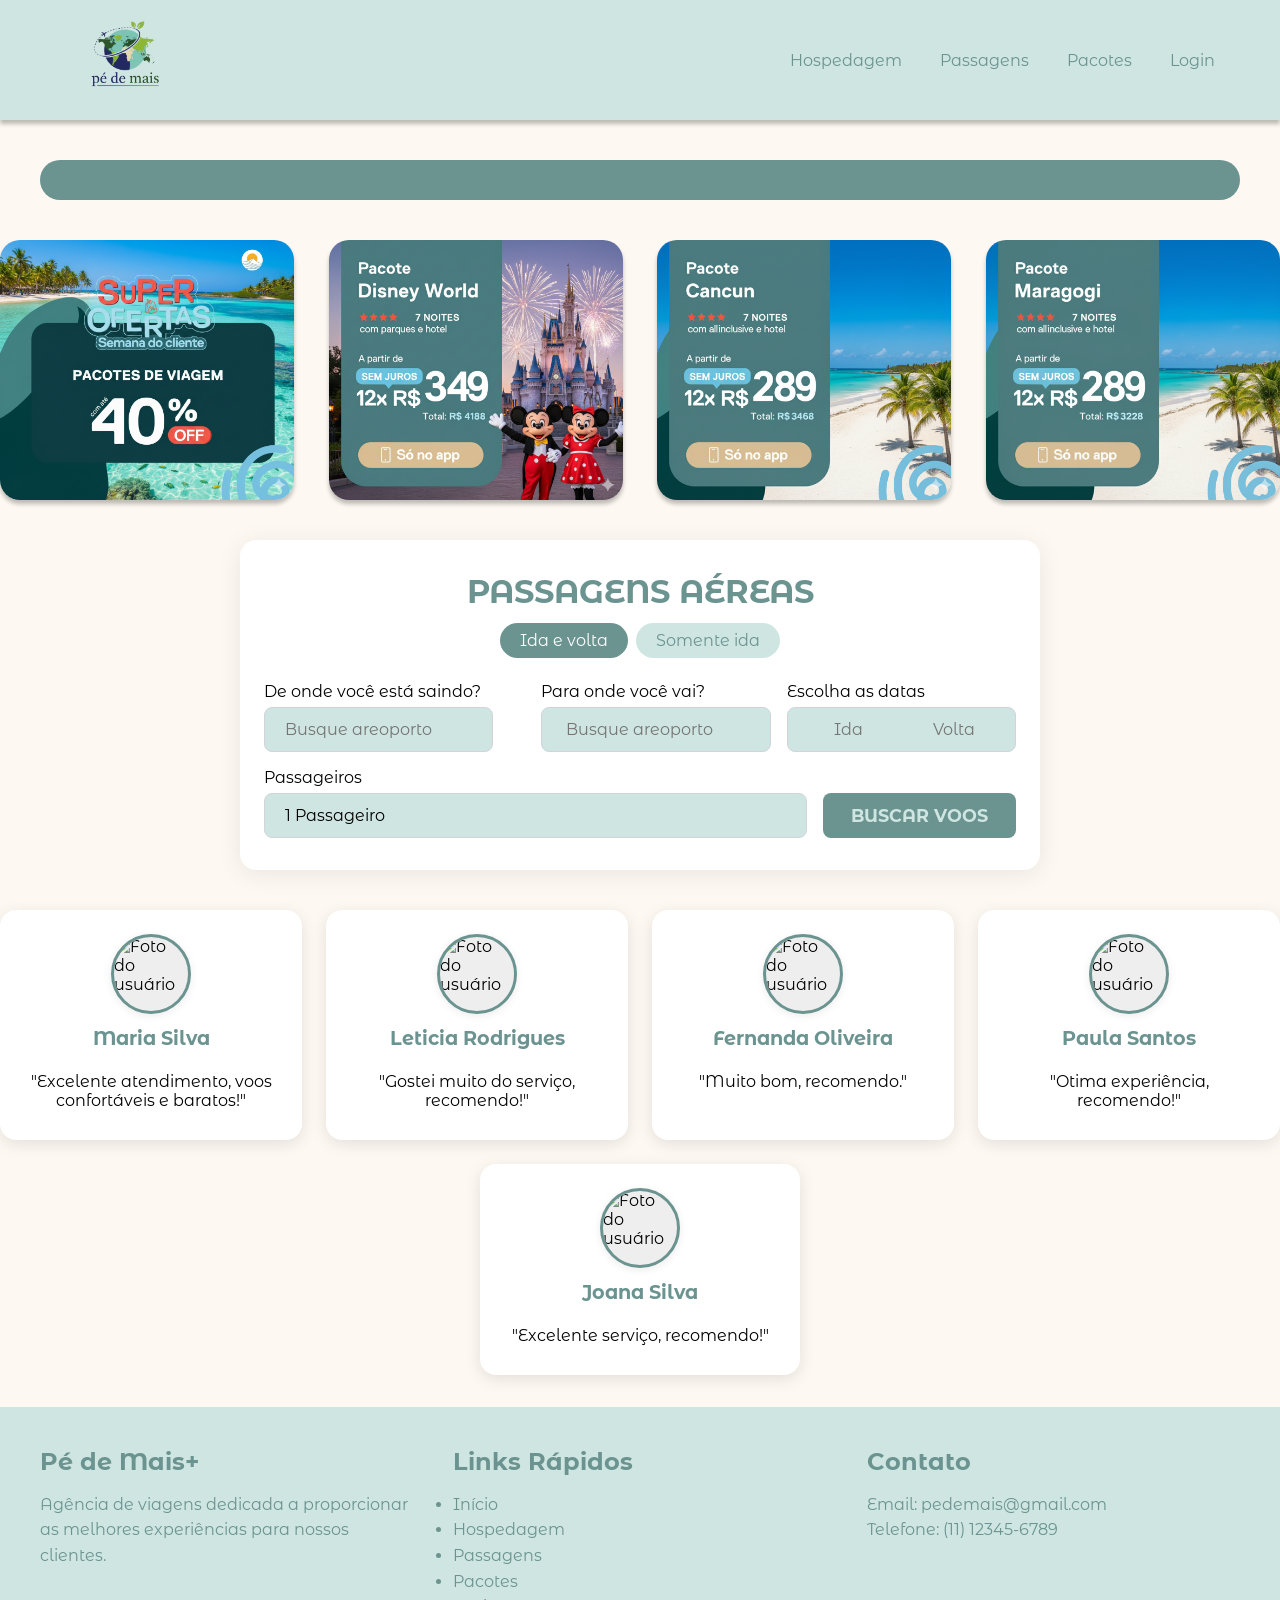
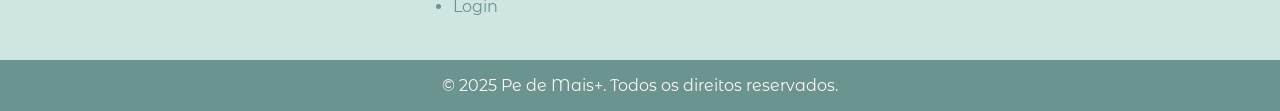
==== index.html @ 6ac5c029 "primeiro" ====
<!DOCTYPE html>
<html lang="pt-br">
<head>
    <meta charset="UTF-8">
    <meta name="viewport" content="width=device-width, initial-scale=1.0">
    <script src="https://kit.fontawesome.com/d097f4894c.js" crossorigin="anonymous"></script>
    <link rel="shortcut icon" href="./assets/img/logo2.png" type="image/x-icon">
    <link rel="stylesheet" href="./assets/css/style.css">
    <title>Pé de Mais+</title>
</head>
<body>
    <header>
        <div class="logo">
            <img src="./assets/img/logo.png" alt="Pé de Mais">
        </div>
        <input type="checkbox" id="menu-toggle">
        <label for="menu-toggle" class="hamburger">
            <span class="bar"></span>
            <span class="bar"></span>
            <span class="bar"></span>
        </label>
        <nav class="icons-pages">
            <a href="./assets/pages/anne.html"><i class="fa-solid fa-bed"></i>Hospedagem</a>
            <a href="./assets/pages/sales.html"><i class="fa-solid fa-plane"></i>Passagens</a>
            <a href="./assets/pages/ana.html"><i class="fa-solid fa-umbrella-beach"></i>Pacotes</a>
            <a href="./assets/pages/login.html"><i class="fa-solid fa-user"></i>Login</a>
        </nav>
    </header>

    <div class="retangulo-icons">
        <div class="icons">
            <a href=""><i class="fa-solid fa-house"></i></a>
            <a href=""><i class="fa-solid fa-fire"></i></a>
            <a href=""><i class="fa-solid fa-umbrella-beach"></i></a>
            <a href=""><i class="fa-solid fa-earth-americas"></i></a>
            <a href=""><i class="fa-solid fa-car-side"></i></a>
            <a href=""><i class="fa-solid fa-ship"></i></a>
        </div>
    </div>
 
    <div class="container">
        <div class="card">
            <img src="./assets/img/porto.png" alt="">
        </div>
        <div class="card">
            <img src="./assets/img/Disney.png" alt="">
        </div>
        <div class="card">
            <img src="./assets/img/cancun.png" alt="">
        </div>
        <div class="card">
            <img src="./assets/img/maragogi.png" alt="">
        </div>
    </div>

    <div class="container-busca-voo">
        <div class="cabecalho">
            <h1>PASSAGENS AÉREAS</h1>
            <div class="seletor-tipo-viagem">
                <button class="ativo">Ida e volta</button>
                <button>Somente ida</button>
            </div>
        </div>
    
        <div class="pesquisa">
            <div class="grupo-input aeroporto-origem">
                <label for="origin-airport">De onde você está saindo?</label>
                <div class="envoltoria-input">
                    <i class="fa-solid fa-plane-departure"></i>
                    <input type="text" id="origin-airport" placeholder="Busque areoporto">
                </div>
            </div>
    
            <div class="icone-1">
                <i class="fa-solid fa-arrows-left-right"></i>
            </div>
    
            <div class="grupo-input aeroporto-destino">
                <label for="destinario-areoporto">Para onde você vai?</label>
                <div class="envoltoria-input">
                    <i class="fa-solid fa-plane-arrival"></i>
                    <input type="text" id="destinario-areoporto" placeholder=" Busque areoporto">
                </div>
            </div>
    
            <div class="grupo-input seletor-data">
                <label>Escolha as datas</label>
                <div class="inputs-data">
                    <input type="text" placeholder="Ida">
                    <input type="text" placeholder="Volta">
                </div>
            </div>
    
            <div class="grupo-input passageiros">
                <label>Passageiros</label>
                <div class="envoltoria-input">
                    <i class="fa-solid fa-user-group"></i>
                    <input type="text" value="1 Passageiro" readonly>
                </div>
            </div>
    
            <button class="botao-buscar">BUSCAR VOOS</button>
        </div>
    </div>

    <div class="cards-avaliacoes">
        <div class="card-avaliacao">
            <img src="./assets/img/mulher1.jpg" alt="Foto do usuário" class="img-avaliacao">
            <h3>Maria Silva</h3>
            <div class="estrelas"><i class="fa-solid fa-star"></i>
                <i class="fa-solid fa-star"></i>
                <i class="fa-solid fa-star"></i>
                <i class="fa-solid fa-star"></i>
                <i class="fa-solid fa-star"></i></div>
            <p>"Excelente atendimento, voos confortáveis e baratos!"</p>
        </div>
        <div class="card-avaliacao">
            <img src="./assets/img/mulher1.jpg" alt="Foto do usuário" class="img-avaliacao">
            <h3>Leticia Rodrigues</h3>
            <div class="estrelas"><i class="fa-solid fa-star"></i>
                <i class="fa-solid fa-star"></i>
                <i class="fa-solid fa-star"></i>
                <i class="fa-solid fa-star"></i>
                <i class="fa-solid fa-star"></i></div>
            <p>"Gostei muito do serviço, recomendo!"</p>
        </div>
        <div class="card-avaliacao">
            <img src="./assets/img/mulher1.jpg" alt="Foto do usuário" class="img-avaliacao">
            <h3>Fernanda Oliveira</h3>
            <div class="estrelas"><i class="fa-solid fa-star"></i>
                <i class="fa-solid fa-star"></i>
                <i class="fa-solid fa-star"></i>
                <i class="fa-solid fa-star"></i>
                <i class="fa-solid fa-star"></i></div>
            <p>"Muito bom, recomendo."</p>
        </div>
        <div class="card-avaliacao">
            <img src="./assets/img/mulher1.jpg" alt="Foto do usuário" class="img-avaliacao">
            <h3>Paula Santos</h3>
            <div class="estrelas"><i class="fa-solid fa-star"></i>
                <i class="fa-solid fa-star"></i>
                <i class="fa-solid fa-star"></i>
                <i class="fa-solid fa-star"></i>
                <i class="fa-solid fa-star"></i></div>
            <p>"Otima experiência, recomendo!"</p>
        </div>
        <div class="card-avaliacao">
            <img src="./assets/img/mulher1.jpg" alt="Foto do usuário" class="img-avaliacao">
            <h3>Joana Silva</h3>
            <div class="estrelas"><i class="fa-solid fa-star"></i>
                <i class="fa-solid fa-star"></i>
                <i class="fa-solid fa-star"></i>
                <i class="fa-solid fa-star"></i>
                <i class="fa-solid fa-star"></i></div>
            <p>"Excelente serviço, recomendo!"</p>
        </div>
    </div>
            
    <footer>
        <div class="footer-content">
            <div class="footer-section about">
                <h2>Pé de Mais+</h2>
                <p>Agência de viagens dedicada a proporcionar as melhores experiências para nossos clientes.</p>
            </div>
            <div class="footer-section links">
                <h2>Links Rápidos</h2>
                <ul>
                    <li><a href="index.html">Início</a></li>
                    <li><a href="./assets/pages/anne.html">Hospedagem</a></li>
                    <li><a href="./assets/pages/sales.html">Passagens</a></li>
                    <li><a href="./assets/pages/ana.html">Pacotes</a></li>
                    <li><a href="./assets/pages/login.html">Login</a></li>
                </ul>
            </div>
            <div class="footer-section contact">
                <h2>Contato</h2>
                <p>Email: pedemais@gmail.com</p>
                <p>Telefone: (11) 12345-6789</p>
            </div>
        </div>
        <div class="footer-bottom">
            <p>&copy; 2025 Pe de Mais+. Todos os direitos reservados.</p>
        </div>
    </footer>
</body>
</html>
---- assets/css/style.css ----
@import url('https://fonts.googleapis.com/css2?family=Montserrat+Alternates:ital,wght@0,100;0,200;0,300;0,400;0,500;0,600;0,700;0,800;0,900;1,100;1,200;1,300;1,400;1,500;1,600;1,700;1,800;1,900&display=swap');

:root {
    --verde-agua: #cee5e1;
    --verde-agua-escuro: #6b9491;
    --azul-claro: #9abfe5;
    --bege: #fdf8f1;
}

* {
    margin: 0;
    padding: 0;
    box-sizing: border-box;
    font-family: "Montserrat Alternates", sans-serif;
}

body {
    background-color: var(--bege);
}

header {
    background-color: var(--verde-agua);
    height: 120px;
    display: flex;
    align-items: center;
    justify-content: space-between;
    box-shadow: 0px 4px 4px rgba(0, 0, 0, 0.25);
    padding: 0 50px;
}

header img {
    width: 150px;
    height: auto;
}

.icons-pages a {
    text-decoration: none;
    color: var(--verde-agua-escuro);
    font-size: 16px;
    margin: 0 15px;
    transition: 0.3s;
}

.icons-pages a:hover {
    color: var(--azul-claro);
}

.icons-pages i {
    margin-right: 8px;
}

.icons-pages {
    display: flex;
    align-items: center;
    justify-content: center;
}

.retangulo-icons {
    background-color: var(--verde-agua-escuro);
    border-radius: 80px;
    margin: 40px auto 0;
    max-width: 1200px;
    padding: 20px;
}

.icons {
    display: flex;
    align-items: center;
    justify-content: space-around;
    flex-wrap: wrap; 
    gap: 10px; 
}

.icons a {
    text-decoration: none;
    color: var(--bege);
    font-size: 20px;
    transition: 0.3s;
}

.icons a:hover {
    color: var(--azul-claro);
}

.card img {
    width: 100%;
    max-width: 350px;
    height: auto;
    border-radius: 20px;
}

.card {
    border-radius: 20px;
    display: flex;
    flex-direction: column;
    align-items: center;
    justify-content: center;
    box-shadow: 0px 4px 4px rgba(0, 0, 0, 0.25);
    transition: 0.3s;
}

.card:hover {
    transform: scale(1.05);
}

.container {
    display: flex;
    align-items: center;
    justify-content: center;
    margin: 40px auto 0;
    max-width: 1500px;
    flex-wrap: wrap; 
    gap: 20px; 
}

.container-busca-voo {
    max-width: 800px;
    margin: 40px auto;
    background: #fff;
    border-radius: 16px;
    box-shadow: 0 4px 24px rgba(0,0,0,0.08);
    padding: 32px 24px;
    font-family: "Montserrat Alternates", sans-serif;
}

.cabecalho {
    display: flex;
    flex-direction: column;
    align-items: center;
    margin-bottom: 24px;
}

.cabecalho h1 {
    font-size: 2rem;
    margin-bottom: 12px;
    color: var(--verde-agua-escuro);
}

.seletor-tipo-viagem {
    display: flex;
    gap: 8px;
}

.seletor-tipo-viagem button {
    background: var(--verde-agua);
    border: none;
    padding: 8px 20px;
    border-radius: 20px;
    font-size: 1rem;
    color: var(--verde-agua-escuro);
    cursor: pointer;
    transition: background 0.2s;
}

.seletor-tipo-viagem .ativo {
    background: var(--verde-agua-escuro);
    color: #fff;
}

.pesquisa {
    display: flex;
    flex-wrap: wrap;
    gap: 16px;
    align-items: flex-end;
    justify-content: space-between;
}

.grupo-input {
    display: flex;
    flex-direction: column;
    flex: 1 1 180px;
    min-width: 160px;
    gap: 6px;
}

.envoltoria-input {
    display: flex;
    align-items: center;
    background: var(--verde-agua);
    border-radius: 8px;
    padding: 6px 12px;
    border: 1px solid #d1d5db;
}

.envoltoria-input i {
    color: var(--verde-agua-escuro);
    margin-right: 8px;
}

.grupo-input input[type="text"] {
    border: none;
    background: transparent;
    outline: none;
    font-size: 1rem;
    width: 100%;
    padding: 6px 0;
}

.icone-1 {
    display: flex;
    align-items: center;
    justify-content: center;
    font-size: 1.3rem;
    color: var(--verde-agua-escuro);
    margin: 0 8px;
}

.seletor-data .inputs-data {
    display: flex;
    gap: 8px;
    background: var(--verde-agua);
    border-radius: 8px;
    padding: 6px 12px;
    border: 1px solid #d1d5db;
}

.inputs-data input[type="text"] {
    min-width: 80px;
    text-align: center;
}

.passageiros .envoltoria-input i {
    color: var(--verde-agua-escuro);
}

.botao-buscar {
    background: var(--verde-agua-escuro);
    color: var(--verde-agua);
    border: none;
    border-radius: 8px;
    padding: 12px 28px;
    font-size: 1.1rem;
    font-weight: bold;
    cursor: pointer;
    transition: background 0.2s;
    margin-left: auto;
}

.botao-buscar:hover {
    background: var(--verde-agua-escuro);
}

/*Cards Avaliações*/
.cards-avaliacoes {
    display: flex;
    flex-wrap: wrap;
    gap: 24px;
    justify-content: center;
    margin: 32px 0;
}

.card-avaliacao {
    background: #fff;
    border-radius: 16px;
    box-shadow: 0 4px 16px rgba(0,0,0,0.10);
    padding: 24px 20px;
    max-width: 320px;
    min-width: 240px;
    flex: 1 1 260px;
    display: flex;
    flex-direction: column;
    align-items: center;
    transition: transform 0.2s, box-shadow 0.2s;
}

.card-avaliacao:hover {
    transform: translateY(-6px) scale(1.03);
    box-shadow: 0 8px 24px rgba(0,0,0,0.16);
}

.card-avaliacao h3 {
    margin-bottom: 8px;
    color: var(--verde-agua-escuro);
    font-size: 1.2em;
}

.card-avaliacao p {
    margin: 6px 0;
    text-align: center;
}

.card-avaliacao .estrelas {
    color: var(--verde-agua-escuro);
    font-size: 1.3em;
    margin-bottom: 8px;
}

.img-avaliacao {
    width: 80px;
    height: 80px;
    object-fit: cover;
    border-radius: 50%;
    margin-bottom: 12px;
    border: 3px solid var(--verde-agua-escuro);
    box-shadow: 0 2px 8px rgba(0,0,0,0.08);
    background: #eee;
}

.footer-content {
    display: flex;
    justify-content: space-around;
    padding: 40px 20px;
    background-color: var(--verde-agua);
    color: var(--verde-agua-escuro);
    flex-wrap: wrap;
}

.footer-section {
    flex: 1;
    margin: 0 20px;
}

.footer-section h2 {
    margin-bottom: 16px;
    color: var(--verde-agua-escuro);
}

.footer-section p, .footer-section a {
    color: var(--verde-agua-escuro);
    text-decoration: none;
    line-height: 1.6;
}

.footer-section a:hover {
    text-decoration: underline;
}

.footer-bottom {
    text-align: center;
    padding: 16px 0;
    background-color: var(--verde-agua-escuro);
    color: var(--bege);
}

/* --- Menu Hambúrguer (Novos Estilos) --- */

#menu-toggle {
    display: none; /* Esconde o checkbox */
}

.hamburger {
    display: none; /* Esconde o ícone por padrão */
    cursor: pointer;
    flex-direction: column;
    gap: 5px;
}

.hamburger .bar {
    width: 25px;
    height: 3px;
    background-color: var(--verde-agua-escuro);
    border-radius: 5px;
    transition: all 0.3s ease;
}

/* --- Media Queries --- */

@media (min-width: 992px) {
    .container {
        display: flex;
        justify-content: space-between;
        gap: 20px;
        margin: 40px auto;
    }
    .card {
        flex: 1;
        max-width: 23%;
    }
}

@media (max-width: 991px) {
    header {
        height: 80px;
        justify-content: space-between;
        padding: 0 20px;
    }
    header img {
        width: 100px;
    }
    .icons-pages {
        display: none;
        flex-direction: column;
        position: absolute;
        top: 80px;
        left: 0;
        width: 100%;
        background-color: var(--verde-agua);
        text-align: center;
        padding: 20px 0;
        box-shadow: 0 4px 8px rgba(0, 0, 0, 0.1);
        z-index: 10;
    }
    .icons-pages a {
        margin: 10px 0;
        font-size: 18px;
    }
    .hamburger {
        display: flex;
    }
    #menu-toggle:checked ~ .icons-pages {
        display: flex;
    }
    .retangulo-icons {
        margin: 30px 20px 0;
        padding: 15px;
        border-radius: 20px;
    }
    .icons {
        gap: 15px;
    }
    .icons a {
        font-size: 18px;
    }
    .container {
        margin: 30px 20px;
        flex-direction: row; 
        flex-wrap: wrap; 
        justify-content: center;
        gap: 15px;
    }
    .card {
        flex: 1 1 45%; 
    }
    .card img {
        width: 100%;
    }
    .footer-content {
        flex-direction: column;
        align-items: center;
        text-align: center;
    }
    .footer-section {
        margin: 20px 0;
    }
    .footer-section ul {
        padding: 0;
        list-style: none;
    }
}

@media (max-width: 768px) {
    .container {
        flex-direction: column; 
    }
    .card {
        max-width: 100%;
    }
    .card img {
        width: 100%;
    }
    .container-busca-voo {
        margin: 20px auto;
        padding: 20px;
    }
    .pesquisa {
        flex-direction: column;
        align-items: stretch;
    }
    .grupo-input {
        min-width: unset;
        flex: 1 1 100%;
    }
    .icone-1 {
        display: none;
    }
    .botao-buscar {
        width: 100%;
        margin-left: 0;
    }
}

@media (max-width: 600px) {
    .cabecalho h1 {
        font-size: 1.5rem;
    }
    .seletor-tipo-viagem {
        flex-direction: column;
        width: 100%;
    }
    .seletor-tipo-viagem button {
        width: 100%;
    }
    .cards-avaliacoes {
        flex-direction: column;
        gap: 16px;
        align-items: center;
    }
    .card-avaliacao {
        max-width: 95vw;
        min-width: unset;
        width: 100%;
    }
    .icons {
        padding: 15px;
        border-radius: 10px;
    }
    .icons a {
        font-size: 16px;
    }
    .footer-section {
        margin: 10px 0;
    }
}

@media (max-width: 480px) {
    .icons a {
        font-size: 14px;
        margin: 0 5px;
    }
}
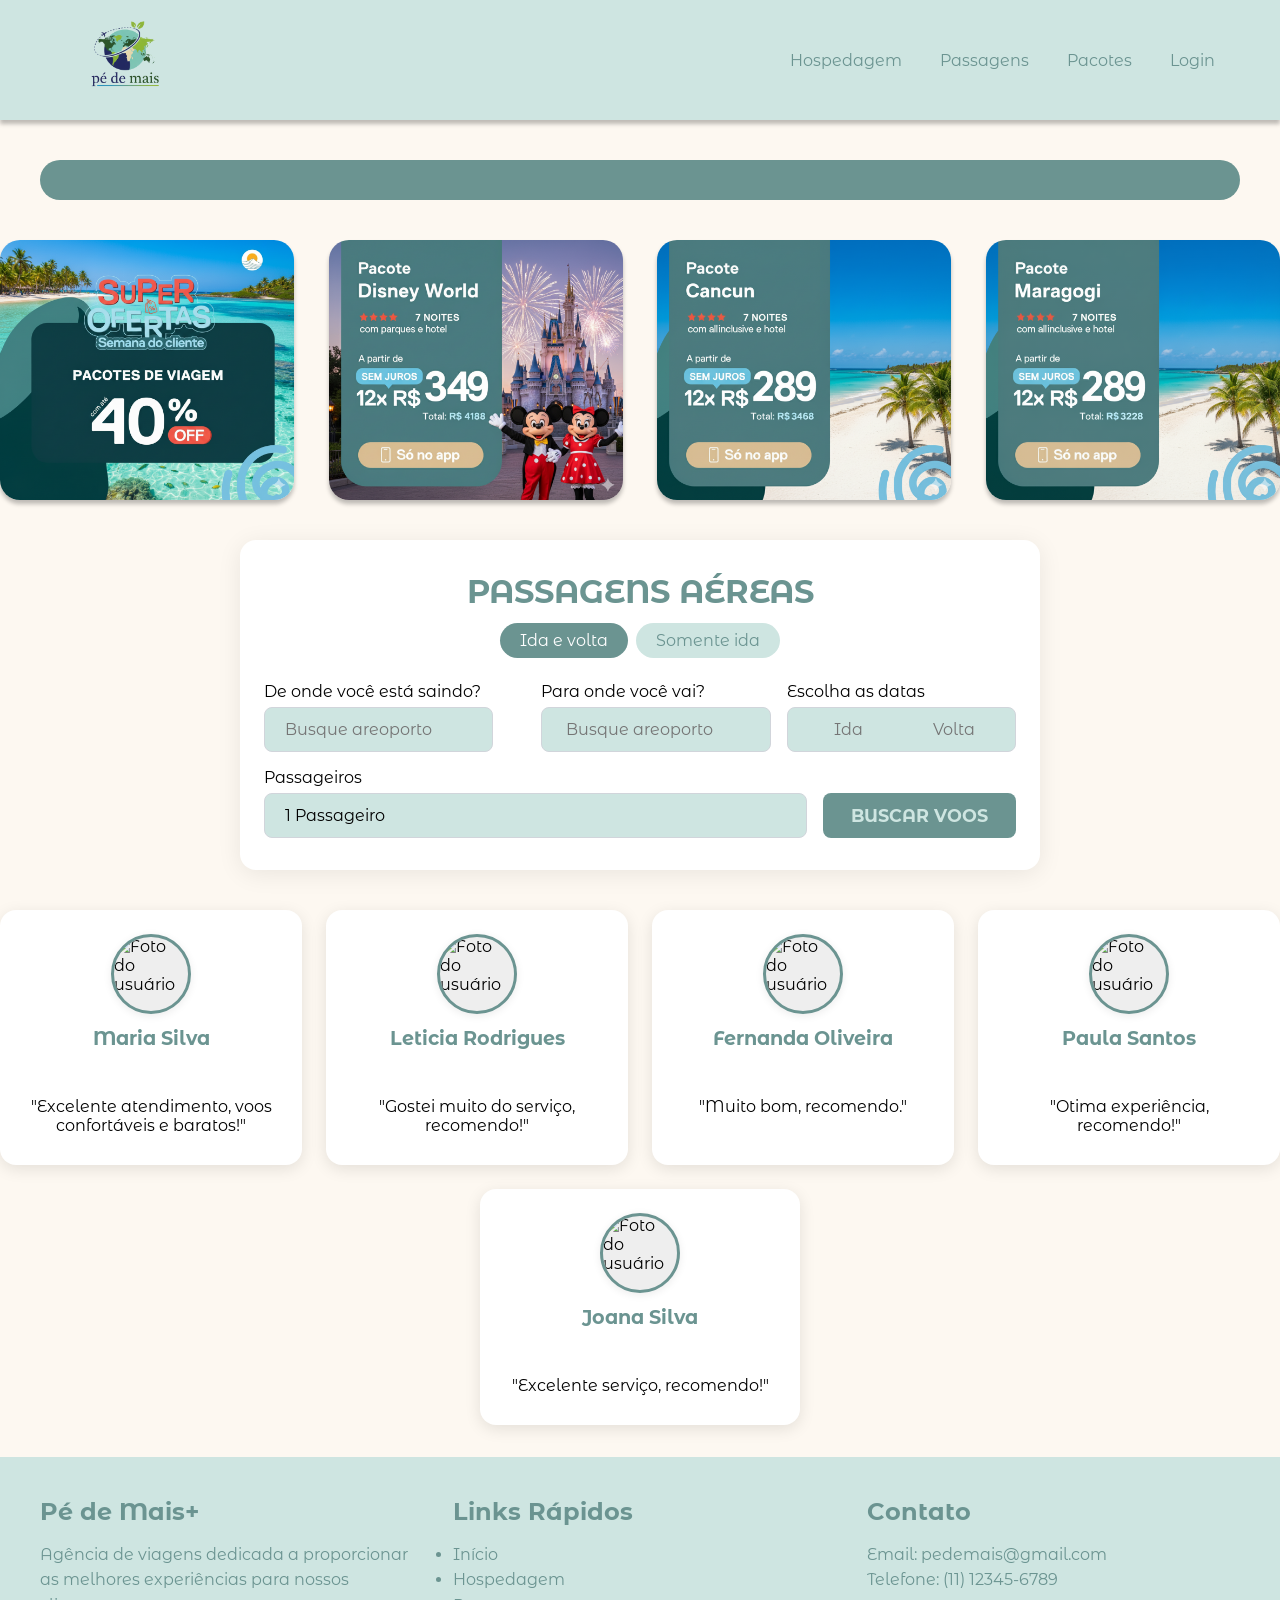
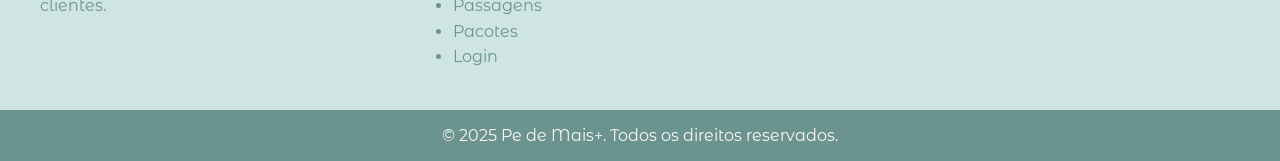
==== commit 88ebfcf5: "Primeiro" ====
--- a/index.html
+++ b/index.html
@@ -4,14 +4,14 @@
     <meta charset="UTF-8">
     <meta name="viewport" content="width=device-width, initial-scale=1.0">
     <script src="https://kit.fontawesome.com/d097f4894c.js" crossorigin="anonymous"></script>
-    <link rel="shortcut icon" href="./assets/img/logo2.png" type="image/x-icon">
-    <link rel="stylesheet" href="./assets/css/style.css">
+    <link rel="shortcut icon" href="/assets/img/logo2.png" type="image/x-icon">
+    <link rel="stylesheet" href="/assets/css/style.css">
     <title>Pé de Mais+</title>
 </head>
 <body>
     <header>
         <div class="logo">
-            <img src="./assets/img/logo.png" alt="Pé de Mais">
+            <img src="/assets/img/logo.png" alt="Pé de Mais">
         </div>
         <input type="checkbox" id="menu-toggle">
         <label for="menu-toggle" class="hamburger">
@@ -20,10 +20,10 @@
             <span class="bar"></span>
         </label>
         <nav class="icons-pages">
-            <a href="./assets/pages/anne.html"><i class="fa-solid fa-bed"></i>Hospedagem</a>
-            <a href="./assets/pages/sales.html"><i class="fa-solid fa-plane"></i>Passagens</a>
-            <a href="./assets/pages/ana.html"><i class="fa-solid fa-umbrella-beach"></i>Pacotes</a>
-            <a href="./assets/pages/login.html"><i class="fa-solid fa-user"></i>Login</a>
+            <a href="/assets/pages/anne.html"><i class="fa-solid fa-bed"></i>Hospedagem</a>
+            <a href="/assets/pages/sales.html"><i class="fa-solid fa-plane"></i>Passagens</a>
+            <a href="/assets/pages/ana.html"><i class="fa-solid fa-umbrella-beach"></i>Pacotes</a>
+            <a href="/assets/pages/login.html"><i class="fa-solid fa-user"></i>Login</a>
         </nav>
     </header>
 
@@ -40,16 +40,16 @@
  
     <div class="container">
         <div class="card">
-            <img src="./assets/img/porto.png" alt="">
+            <img src="/assets/img/porto.png" alt="">
         </div>
         <div class="card">
-            <img src="./assets/img/Disney.png" alt="">
+            <img src="/assets/img/Disney.png" alt="">
         </div>
         <div class="card">
-            <img src="./assets/img/cancun.png" alt="">
+            <img src="/assets/img/cancun.png" alt="">
         </div>
         <div class="card">
-            <img src="./assets/img/maragogi.png" alt="">
+            <img src="/assets/img/maragogi.png" alt="">
         </div>
     </div>
 
@@ -105,7 +105,7 @@
 
     <div class="cards-avaliacoes">
         <div class="card-avaliacao">
-            <img src="./assets/img/mulher1.jpg" alt="Foto do usuário" class="img-avaliacao">
+            <img src="/assets/img/mulher1.jpg" alt="Foto do usuário" class="img-avaliacao">
             <h3>Maria Silva</h3>
             <div class="estrelas"><i class="fa-solid fa-star"></i>
                 <i class="fa-solid fa-star"></i>
@@ -115,7 +115,7 @@
             <p>"Excelente atendimento, voos confortáveis e baratos!"</p>
         </div>
         <div class="card-avaliacao">
-            <img src="./assets/img/mulher1.jpg" alt="Foto do usuário" class="img-avaliacao">
+            <img src="/assets/img/mulher1.jpg" alt="Foto do usuário" class="img-avaliacao">
             <h3>Leticia Rodrigues</h3>
             <div class="estrelas"><i class="fa-solid fa-star"></i>
                 <i class="fa-solid fa-star"></i>
@@ -125,7 +125,7 @@
             <p>"Gostei muito do serviço, recomendo!"</p>
         </div>
         <div class="card-avaliacao">
-            <img src="./assets/img/mulher1.jpg" alt="Foto do usuário" class="img-avaliacao">
+            <img src="/assets/img/mulher1.jpg" alt="Foto do usuário" class="img-avaliacao">
             <h3>Fernanda Oliveira</h3>
             <div class="estrelas"><i class="fa-solid fa-star"></i>
                 <i class="fa-solid fa-star"></i>
@@ -135,7 +135,7 @@
             <p>"Muito bom, recomendo."</p>
         </div>
         <div class="card-avaliacao">
-            <img src="./assets/img/mulher1.jpg" alt="Foto do usuário" class="img-avaliacao">
+            <img src="/assets/img/mulher1.jpg" alt="Foto do usuário" class="img-avaliacao">
             <h3>Paula Santos</h3>
             <div class="estrelas"><i class="fa-solid fa-star"></i>
                 <i class="fa-solid fa-star"></i>
@@ -145,7 +145,7 @@
             <p>"Otima experiência, recomendo!"</p>
         </div>
         <div class="card-avaliacao">
-            <img src="./assets/img/mulher1.jpg" alt="Foto do usuário" class="img-avaliacao">
+            <img src="/assets/img/mulher1.jpg" alt="Foto do usuário" class="img-avaliacao">
             <h3>Joana Silva</h3>
             <div class="estrelas"><i class="fa-solid fa-star"></i>
                 <i class="fa-solid fa-star"></i>
@@ -166,10 +166,10 @@
                 <h2>Links Rápidos</h2>
                 <ul>
                     <li><a href="index.html">Início</a></li>
-                    <li><a href="./assets/pages/anne.html">Hospedagem</a></li>
-                    <li><a href="./assets/pages/sales.html">Passagens</a></li>
-                    <li><a href="./assets/pages/ana.html">Pacotes</a></li>
-                    <li><a href="./assets/pages/login.html">Login</a></li>
+                    <li><a href="/assets/pages/anne.html">Hospedagem</a></li>
+                    <li><a href="/assets/pages/sales.html">Passagens</a></li>
+                    <li><a href="/assets/pages/ana.html">Pacotes</a></li>
+                    <li><a href="/assets/pages/login.html">Login</a></li>
                 </ul>
             </div>
             <div class="footer-section contact">
--- a/assets/css/style.css
+++ b/assets/css/style.css
@@ -296,6 +296,11 @@
     background: #eee;
 }
 
+.fa-star{
+    color: gold;
+    margin-right: 2px;
+}
+
 .footer-content {
     display: flex;
     justify-content: space-around;
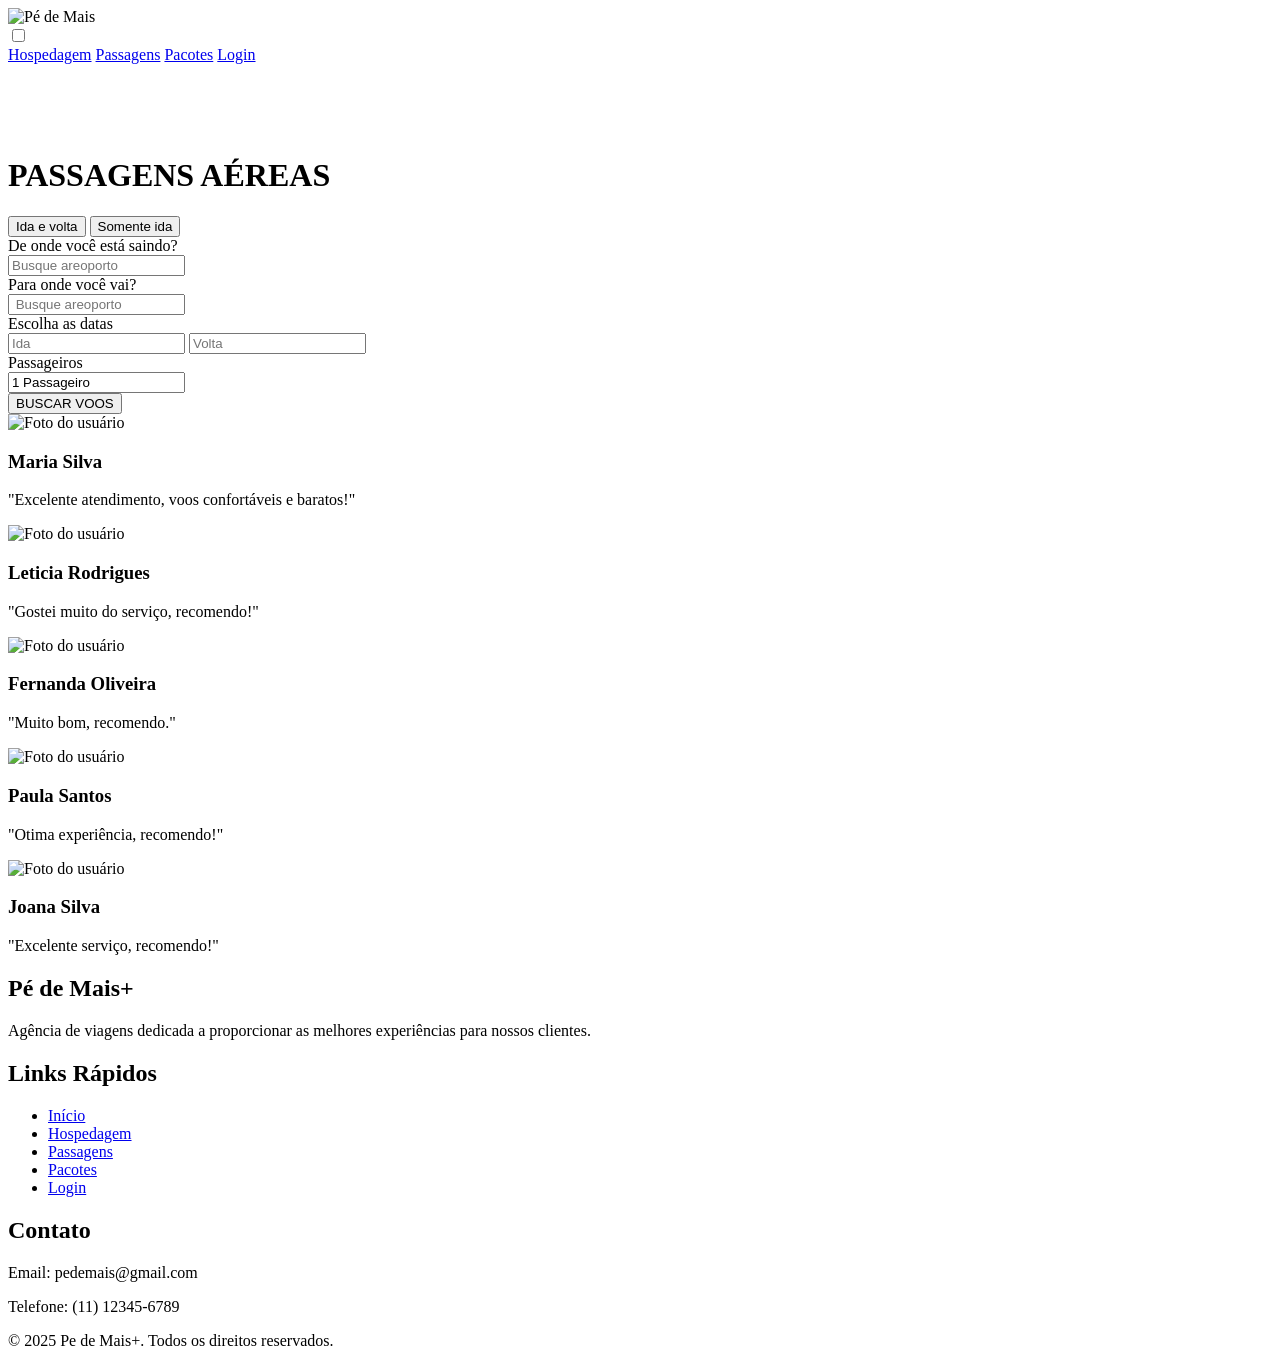
==== commit 6da93ab3: "commit" ====
--- a/index.html
+++ b/index.html
@@ -4,14 +4,14 @@
     <meta charset="UTF-8">
     <meta name="viewport" content="width=device-width, initial-scale=1.0">
     <script src="https://kit.fontawesome.com/d097f4894c.js" crossorigin="anonymous"></script>
-    <link rel="shortcut icon" href="/assets/img/logo2.png" type="image/x-icon">
-    <link rel="stylesheet" href="/assets/css/style.css">
+    <link rel="shortcut icon" href="/AT-E-commerce/assets/img/logo2.png" type="image/x-icon">
+    <link rel="stylesheet" href="/AT-E-commerce/assets/css/style.css">
     <title>Pé de Mais+</title>
 </head>
 <body>
     <header>
         <div class="logo">
-            <img src="/assets/img/logo.png" alt="Pé de Mais">
+            <img src="/AT-E-commerce/assets/img/logo.png" alt="Pé de Mais">
         </div>
         <input type="checkbox" id="menu-toggle">
         <label for="menu-toggle" class="hamburger">
@@ -20,10 +20,10 @@
             <span class="bar"></span>
         </label>
         <nav class="icons-pages">
-            <a href="/assets/pages/anne.html"><i class="fa-solid fa-bed"></i>Hospedagem</a>
-            <a href="/assets/pages/sales.html"><i class="fa-solid fa-plane"></i>Passagens</a>
-            <a href="/assets/pages/ana.html"><i class="fa-solid fa-umbrella-beach"></i>Pacotes</a>
-            <a href="/assets/pages/login.html"><i class="fa-solid fa-user"></i>Login</a>
+            <a href="./assets/pages/anne.html"><i class="fa-solid fa-bed"></i>Hospedagem</a>
+            <a href="./assets/pages/sales.html"><i class="fa-solid fa-plane"></i>Passagens</a>
+            <a href="./assets/pages/ana.html"><i class="fa-solid fa-umbrella-beach"></i>Pacotes</a>
+            <a href="./assets/pages/login.html"><i class="fa-solid fa-user"></i>Login</a>
         </nav>
     </header>
 
@@ -40,16 +40,16 @@
  
     <div class="container">
         <div class="card">
-            <img src="/assets/img/porto.png" alt="">
+            <img src="/AT-E-commerce/assets/img/porto.png" alt="">
         </div>
         <div class="card">
-            <img src="/assets/img/Disney.png" alt="">
+            <img src="/AT-E-commerce/assets/img/Disney.png" alt="">
         </div>
         <div class="card">
-            <img src="/assets/img/cancun.png" alt="">
+            <img src="/AT-E-commerce/assets/img/cancun.png" alt="">
         </div>
         <div class="card">
-            <img src="/assets/img/maragogi.png" alt="">
+            <img src="/AT-E-commerce/assets/img/maragogi.png" alt="">
         </div>
     </div>
 
@@ -105,7 +105,7 @@
 
     <div class="cards-avaliacoes">
         <div class="card-avaliacao">
-            <img src="/assets/img/mulher1.jpg" alt="Foto do usuário" class="img-avaliacao">
+            <img src="/AT-E-commerce/assets/img/mulher1.jpg" alt="Foto do usuário" class="img-avaliacao">
             <h3>Maria Silva</h3>
             <div class="estrelas"><i class="fa-solid fa-star"></i>
                 <i class="fa-solid fa-star"></i>
@@ -115,7 +115,7 @@
             <p>"Excelente atendimento, voos confortáveis e baratos!"</p>
         </div>
         <div class="card-avaliacao">
-            <img src="/assets/img/mulher1.jpg" alt="Foto do usuário" class="img-avaliacao">
+            <img src="/AT-E-commerce/assets/img/mulher1.jpg" alt="Foto do usuário" class="img-avaliacao">
             <h3>Leticia Rodrigues</h3>
             <div class="estrelas"><i class="fa-solid fa-star"></i>
                 <i class="fa-solid fa-star"></i>
@@ -125,7 +125,7 @@
             <p>"Gostei muito do serviço, recomendo!"</p>
         </div>
         <div class="card-avaliacao">
-            <img src="/assets/img/mulher1.jpg" alt="Foto do usuário" class="img-avaliacao">
+            <img src="/AT-E-commerce/assets/img/mulher1.jpg" alt="Foto do usuário" class="img-avaliacao">
             <h3>Fernanda Oliveira</h3>
             <div class="estrelas"><i class="fa-solid fa-star"></i>
                 <i class="fa-solid fa-star"></i>
@@ -135,7 +135,7 @@
             <p>"Muito bom, recomendo."</p>
         </div>
         <div class="card-avaliacao">
-            <img src="/assets/img/mulher1.jpg" alt="Foto do usuário" class="img-avaliacao">
+            <img src="/AT-E-commerce/assets/img/mulher1.jpg" alt="Foto do usuário" class="img-avaliacao">
             <h3>Paula Santos</h3>
             <div class="estrelas"><i class="fa-solid fa-star"></i>
                 <i class="fa-solid fa-star"></i>
@@ -145,7 +145,7 @@
             <p>"Otima experiência, recomendo!"</p>
         </div>
         <div class="card-avaliacao">
-            <img src="/assets/img/mulher1.jpg" alt="Foto do usuário" class="img-avaliacao">
+            <img src="/AT-E-commerce/assets/img/mulher1.jpg" alt="Foto do usuário" class="img-avaliacao">
             <h3>Joana Silva</h3>
             <div class="estrelas"><i class="fa-solid fa-star"></i>
                 <i class="fa-solid fa-star"></i>
@@ -165,11 +165,11 @@
             <div class="footer-section links">
                 <h2>Links Rápidos</h2>
                 <ul>
-                    <li><a href="index.html">Início</a></li>
-                    <li><a href="/assets/pages/anne.html">Hospedagem</a></li>
-                    <li><a href="/assets/pages/sales.html">Passagens</a></li>
-                    <li><a href="/assets/pages/ana.html">Pacotes</a></li>
-                    <li><a href="/assets/pages/login.html">Login</a></li>
+                    <li><a href="/AT-E-commerce/index.html">Início</a></li>
+                    <li><a href="/AT-E-commerce/assets/pages/anne.html">Hospedagem</a></li>
+                    <li><a href="/AT-E-commerce/assets/pages/sales.html">Passagens</a></li>
+                    <li><a href="/AT-E-commerce/assets/pages/ana.html">Pacotes</a></li>
+                    <li><a href="/AT-E-commerce/assets/pages/login.html">Login</a></li>
                 </ul>
             </div>
             <div class="footer-section contact">
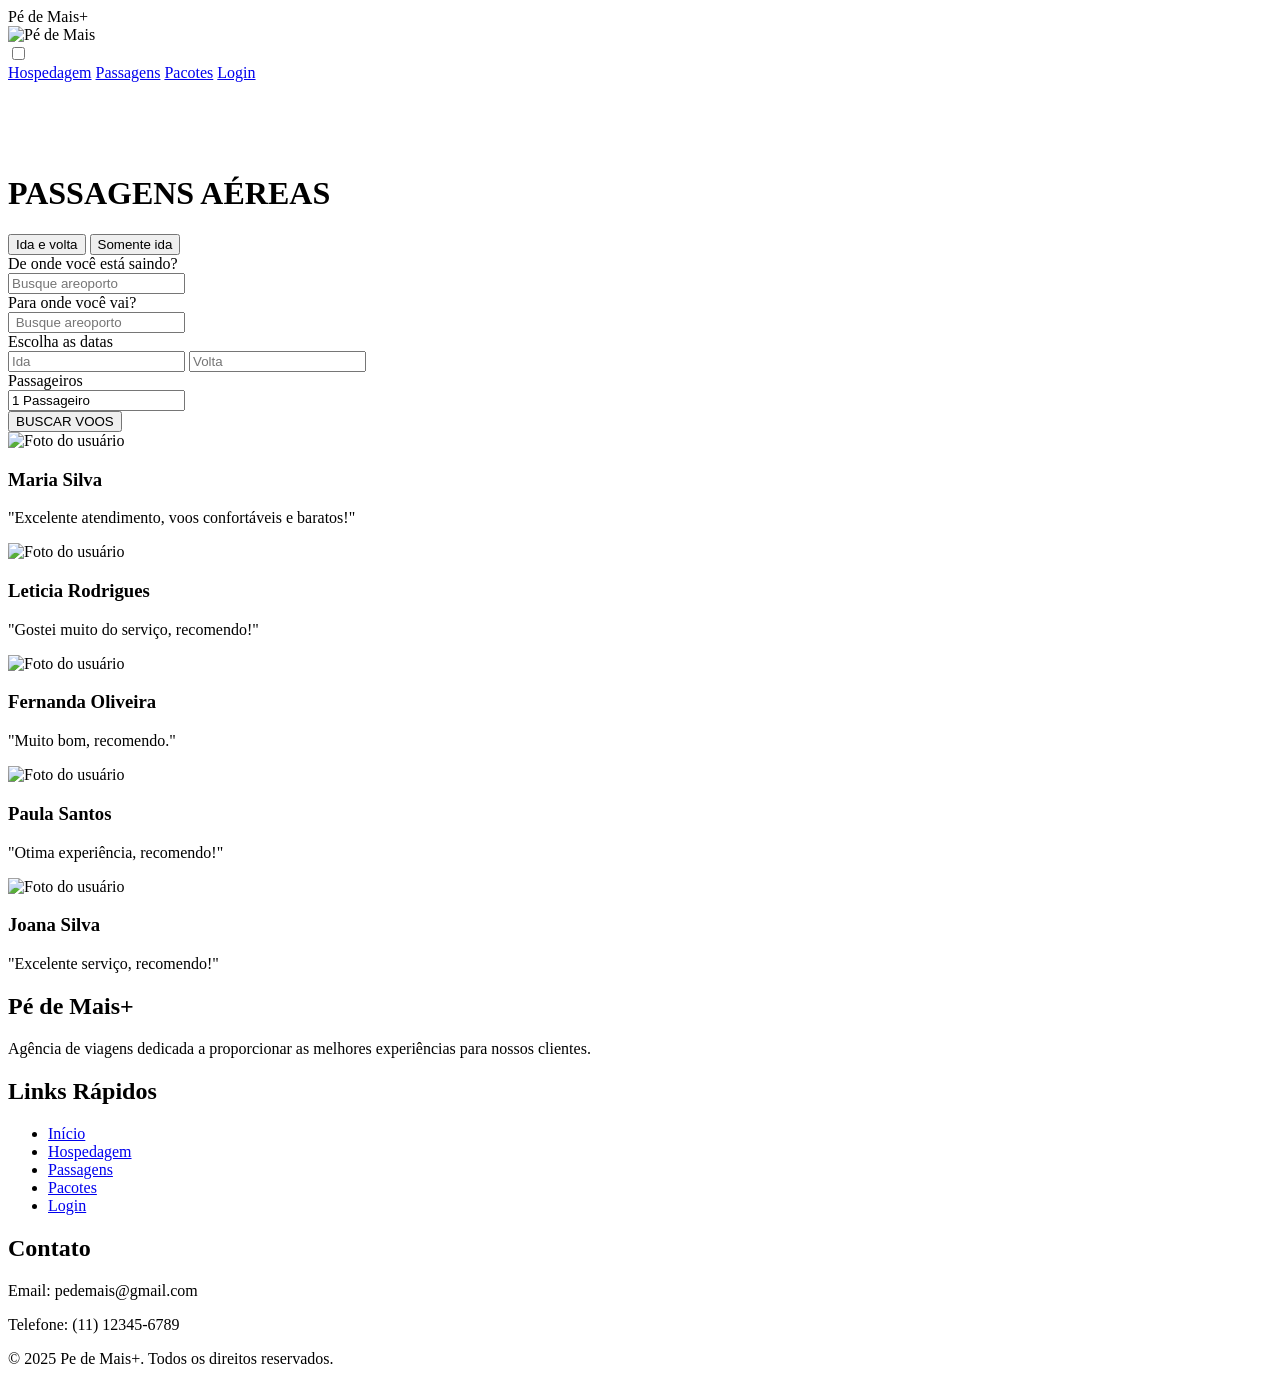
==== commit c638f602: "tres" ====
--- a/index.html
+++ b/index.html
@@ -6,7 +6,7 @@
     <script src="https://kit.fontawesome.com/d097f4894c.js" crossorigin="anonymous"></script>
     <link rel="shortcut icon" href="/AT-E-commerce/assets/img/logo2.png" type="image/x-icon">
     <link rel="stylesheet" href="/AT-E-commerce/assets/css/style.css">
-    <title>Pé de Mais+</title>
+    <tittle>Pé de Mais+</tittle>
 </head>
 <body>
     <header>
